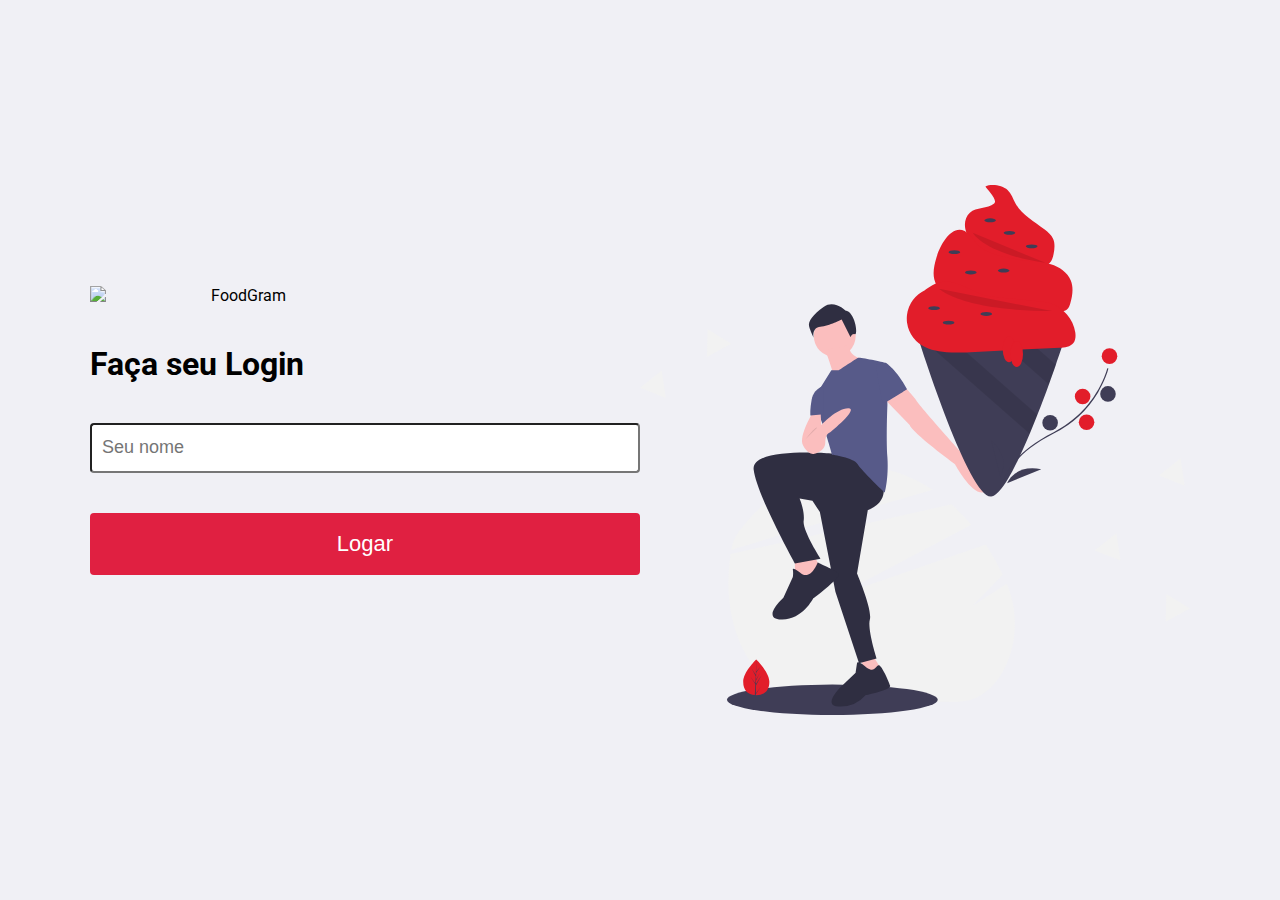
==== index.html @ 3e17cf88 "Initial commit" ====
<!DOCTYPE html>
<html lang="pt-BR">
  <head>
    <meta charset="UTF-8" />
    <meta name="viewport" content="width=device-width, initial-scale=1.0" />
    <title>FoodGram</title>
    <link
      href="https://fonts.googleapis.com/css2?family=Roboto:ital,wght@0,500;0,700;1,400&display=swap"
      rel="stylesheet"
    />
    <link rel="stylesheet" href="styles/styles.css" />
  </head>

  <body>
    <main id="login">
      <section class="infos">
        <img class="logo" src="images/logo.png" alt="FoodGram" srcset="" />
        <div id="form-login">
          <h1>Faça seu Login</h1>
          <input
            type="text"
            id="inputNome"
            name="nome"
            placeholder="Seu nome"
          />
          <button type="button" id="btnLogin">Logar</button>
        </div>
      </section>
      <section class="banner">
        <img src="images/banner.svg" alt="Banner" />
      </section>
    </main>

    <script src="javascripts/login.js"></script>
  </body>
</html>
---- styles/styles.css ----
* {
  padding: 0;
  margin: 0;
  box-sizing: border-box;
}

body {
  font: 400 16px Roboto, sans-serif;
  background: #f0f0f5;
  -webkit-font-smoothing: antialiased;
}

#login {
  display: flex;
  max-width: 1100px;
  height: 100vh;
  justify-content: center;
  align-items: center;
  margin: 0 auto;
}
.infos {
  width: 100%;
  height: 100%;
  display: flex;
  flex-direction: column;
  justify-content: center;
}
.banner {
  justify-content: center;
  align-items: center;
  display: flex;
  width: 100%;
  height: 100%;
}
.logo {
  width: 300px;
  text-align: center;
  /* margin: 20px 0; */
}

.banner img {
  width: 100%;
}

.infos div {
  display: flex;
  flex-direction: column;
  margin: 20px 0;
}

.infos div * {
  margin: 20px 0;
}

.infos div input {
  border-radius: 4px;
  height: 50px;
  font-size: 18px;
  padding: 10px;
}

.infos div button {
  background: #e02041;
  color: #fff;
  padding: 18px;
  font-size: 22px;
  border-radius: 4px;
  border: none;
}

@media (max-width: 700px) {
  #login {
    padding: 20px;
  }
  .banner {
    display: none;
  }

  .logo {
    width: 100%;
  }
}

/* ------------------ Inicio Página de Feed --------------------------- */

#feed {
  max-width: 1100px;
  margin: 0 auto;
}

header {
  display: flex;
  justify-content: space-between;
  align-items: center;
  flex-wrap: wrap;
  padding: 20px;
}

header div {
  margin-left: 20px;
  font-size: 20px;
  margin-top: 10px;
}

header a {
  margin-left: auto;
  color: black;
  text-decoration: none;
}

.button {
  background: #e02041;
  border: 0;
  border-radius: 8px;
  color: #fff;
  font-weight: bold;
  padding: 10px;
}

header button {
  height: 40px;
  width: 40px;
  border-radius: 4px;
  margin-left: 16px;
  border: 1px solid #dcdce6;
  background: transparent;
  transition: border-color 0.2s;
  cursor: pointer;
}
header button img {
  width: 80%;
}

#pictures {
  max-width: 900px;
  margin: 0 auto;
  display: flex;
  flex-direction: column;
  align-items: center;
  border-radius: 4px;
  padding: 20px;
}

.picture {
  border: 1px solid #d1d1d4;
  max-width: 550px;
  padding: 10px;
  border-radius: 4px;
  margin: 20px 0;
  background: #fff;
}
.picture .title {
  padding: 20px;
}

.picture img {
  width: 100%;
  object-fit: cover;
}

/* inicio página de registro */

#register {
  border-radius: 4px;
  background: #fff;
  padding: 40px;
  margin-top: 40px;
}
#register a {
  color: black;
  text-decoration: none;
}
#register a:hover {
  color: #e02041;
}
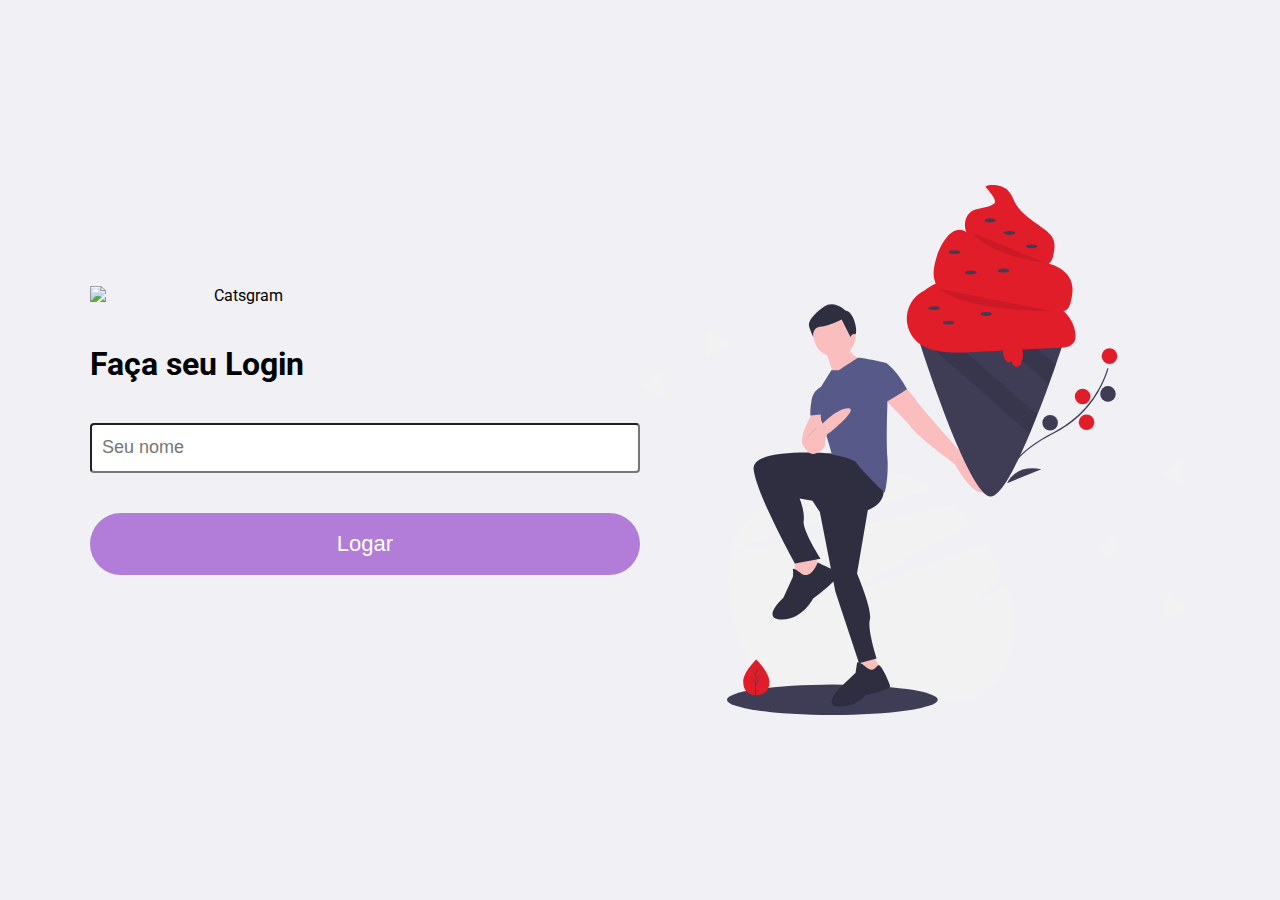
==== commit 434e69a3: "Update files" ====
--- a/index.html
+++ b/index.html
@@ -3,7 +3,7 @@
   <head>
     <meta charset="UTF-8" />
     <meta name="viewport" content="width=device-width, initial-scale=1.0" />
-    <title>FoodGram</title>
+    <title>Catsgram</title>
     <link
       href="https://fonts.googleapis.com/css2?family=Roboto:ital,wght@0,500;0,700;1,400&display=swap"
       rel="stylesheet"
@@ -14,7 +14,7 @@
   <body>
     <main id="login">
       <section class="infos">
-        <img class="logo" src="images/logo.png" alt="FoodGram" srcset="" />
+        <img class="logo" src="images/logo.png" alt="Catsgram" srcset="" />
         <div id="form-login">
           <h1>Faça seu Login</h1>
           <input
--- a/styles/styles.css
+++ b/styles/styles.css
@@ -60,11 +60,11 @@
 }
 
 .infos div button {
-  background: #e02041;
+  background: #b27cd9;
   color: #fff;
   padding: 18px;
   font-size: 22px;
-  border-radius: 4px;
+  border-radius: 40px;
   border: none;
 }
 
